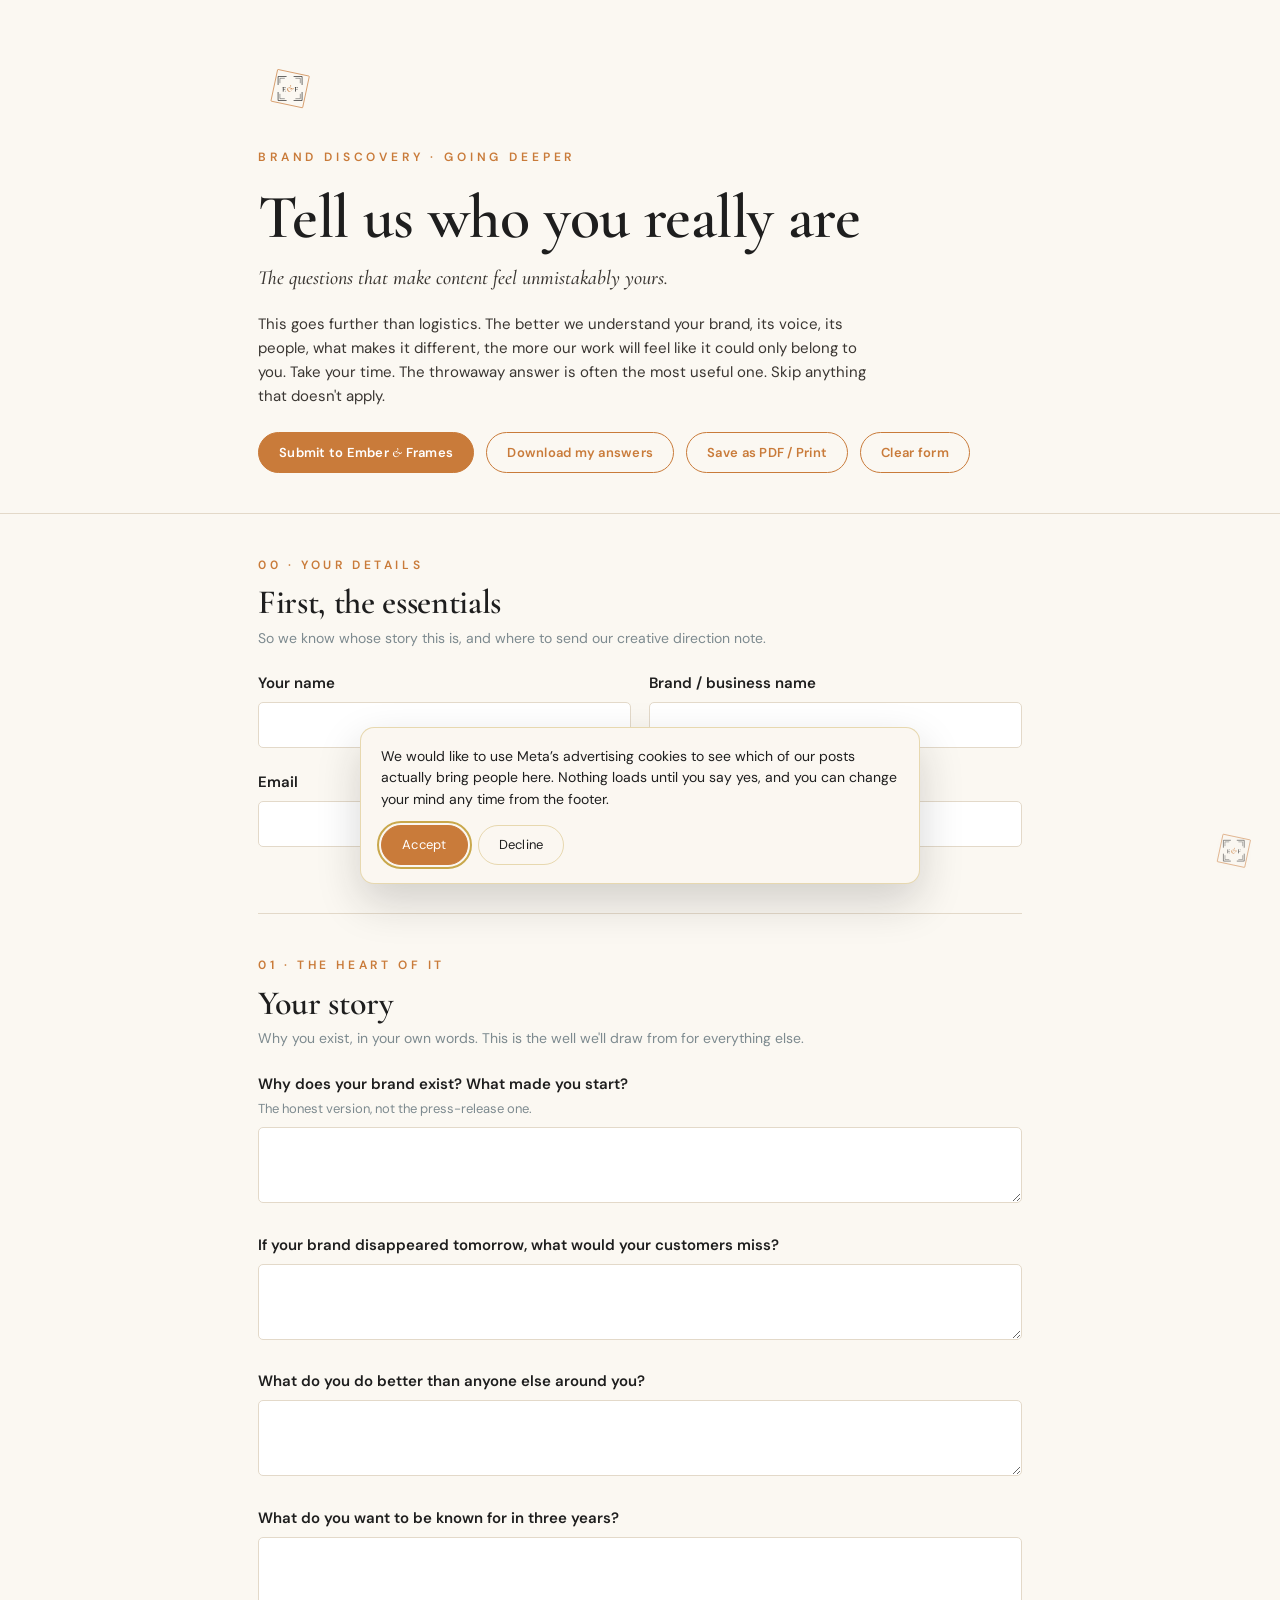
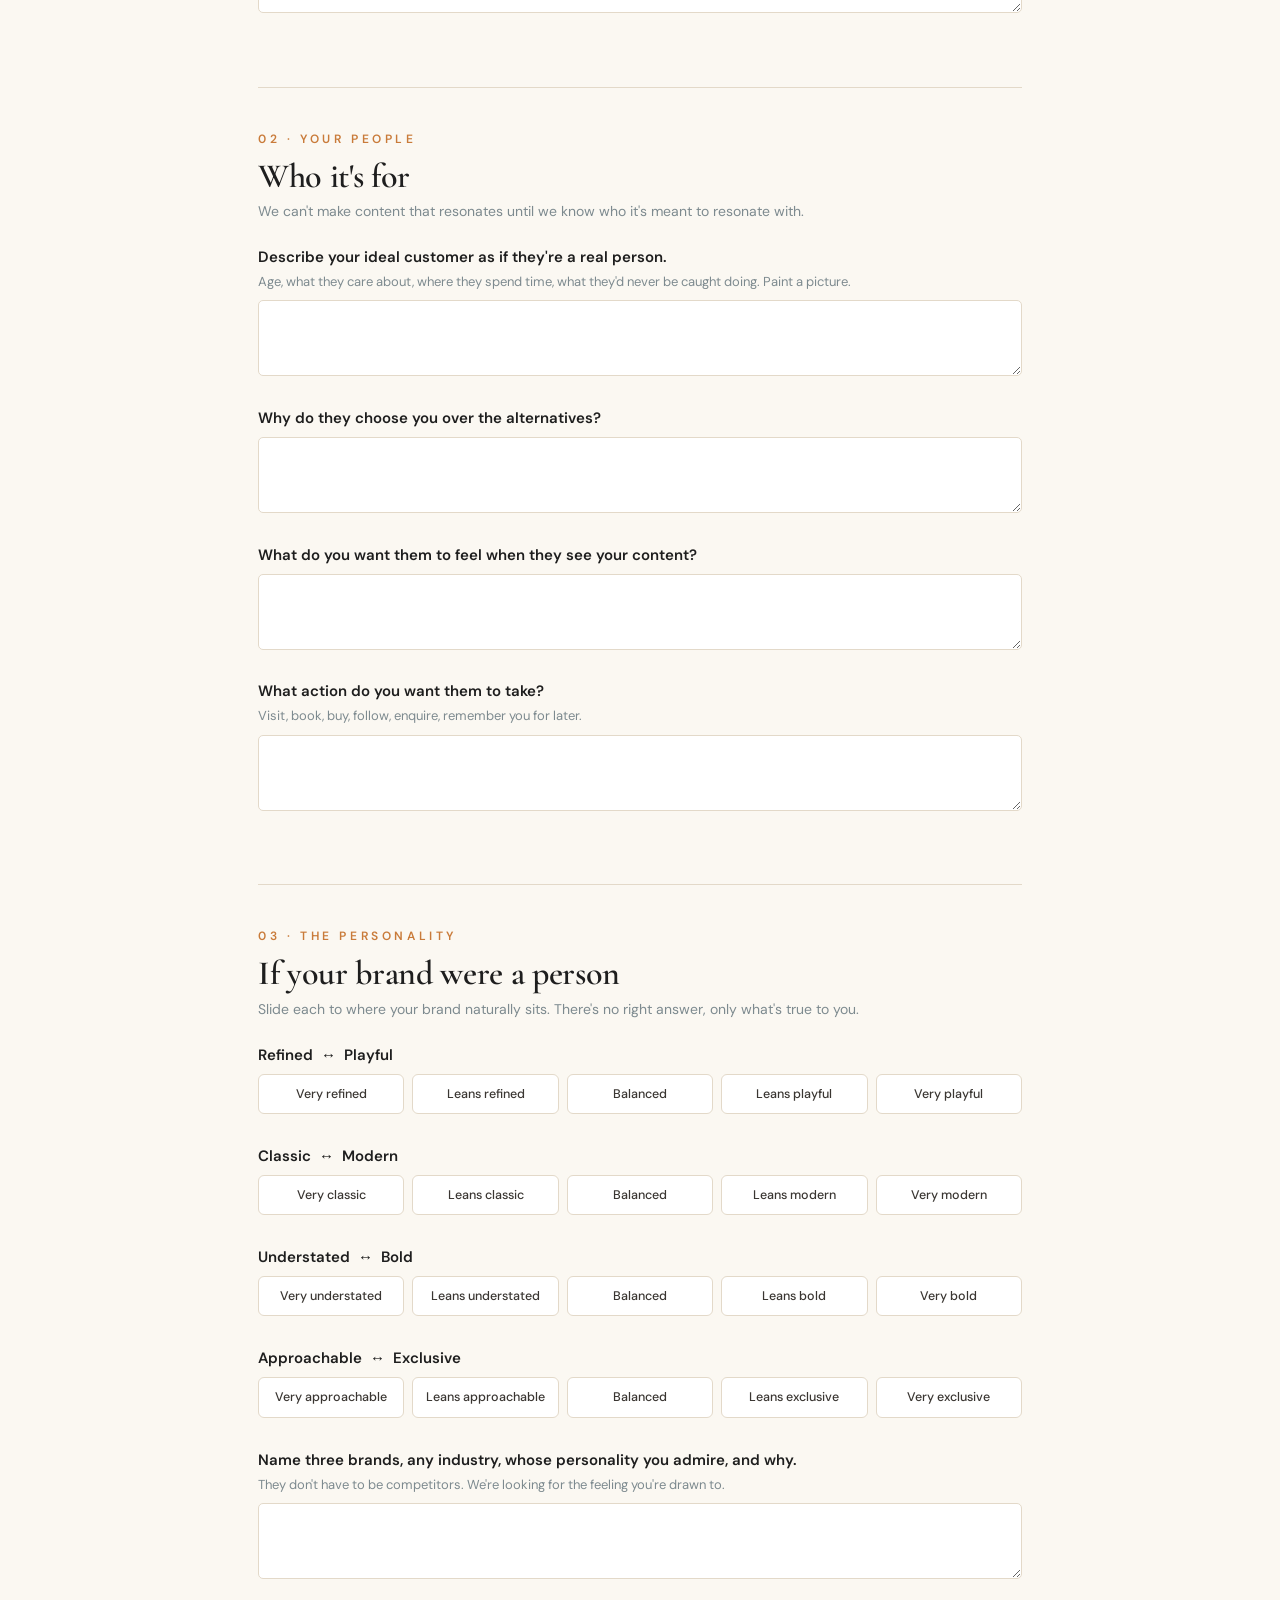
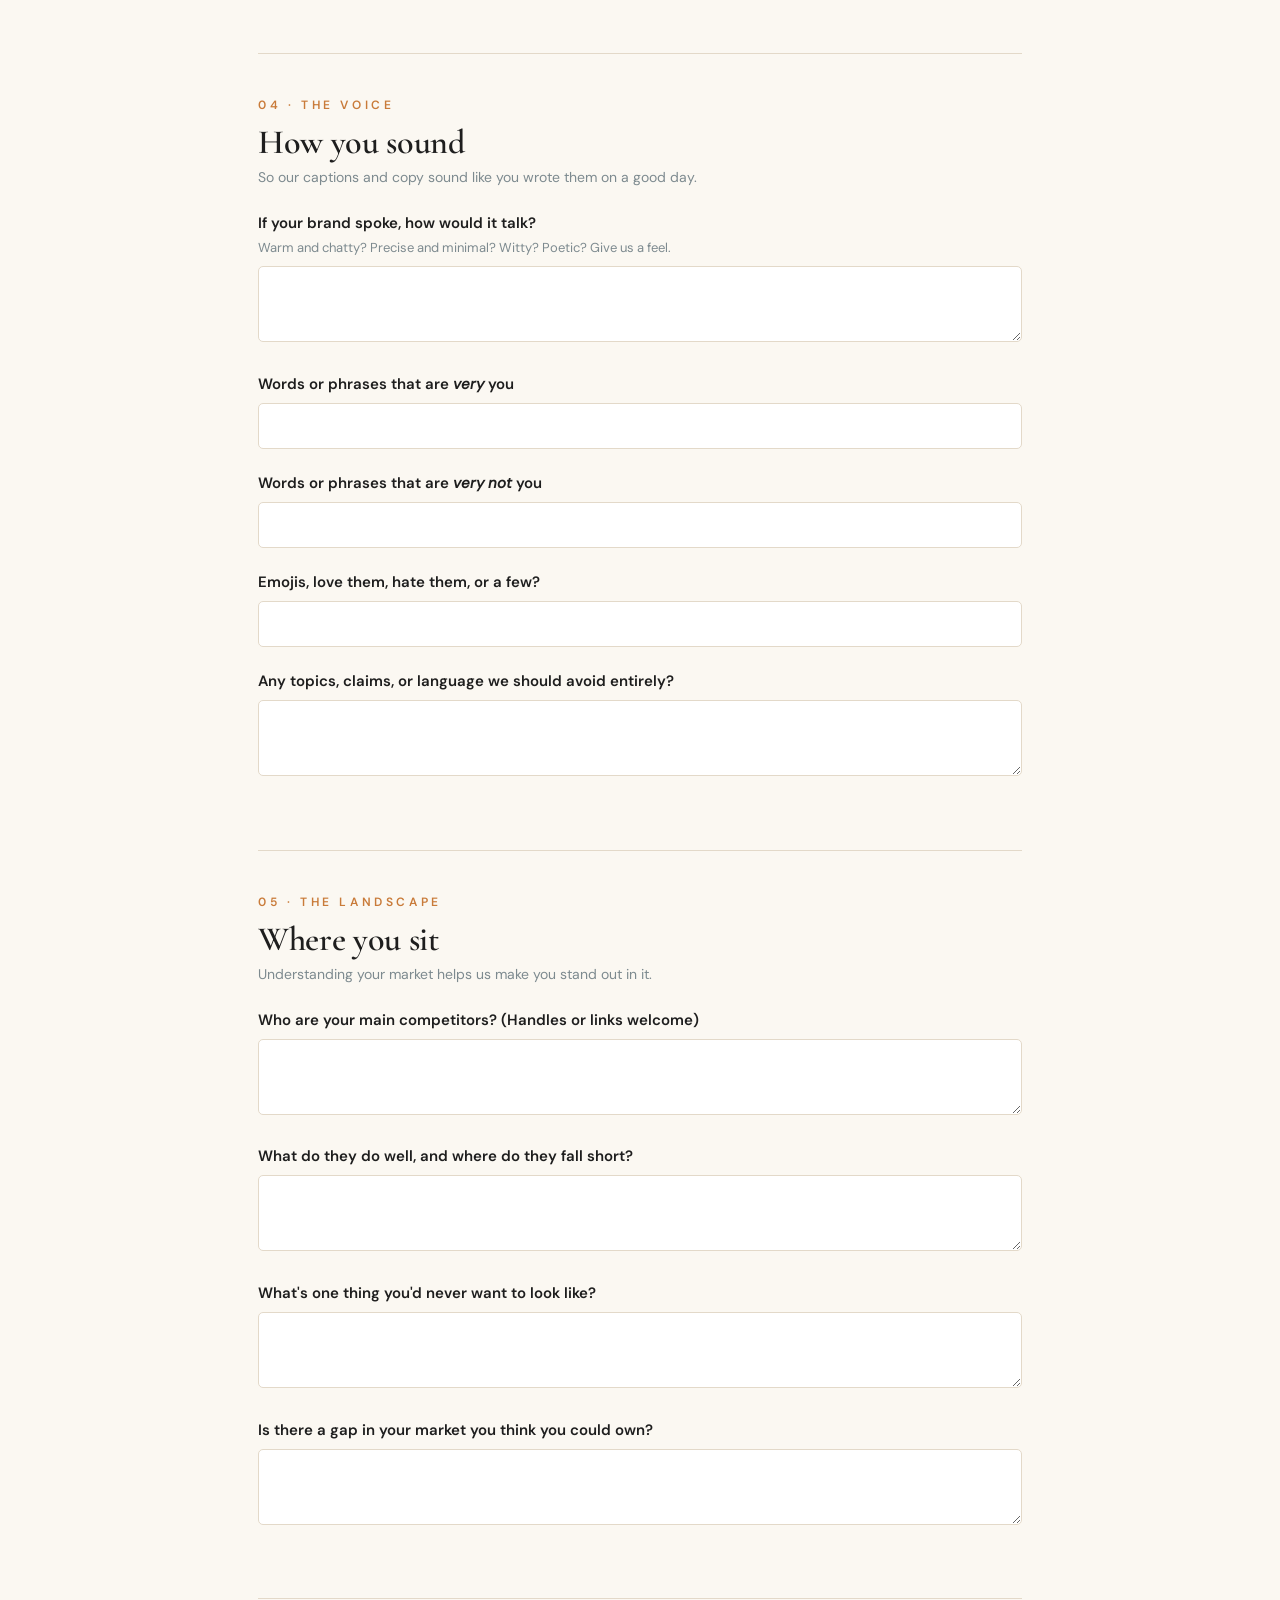
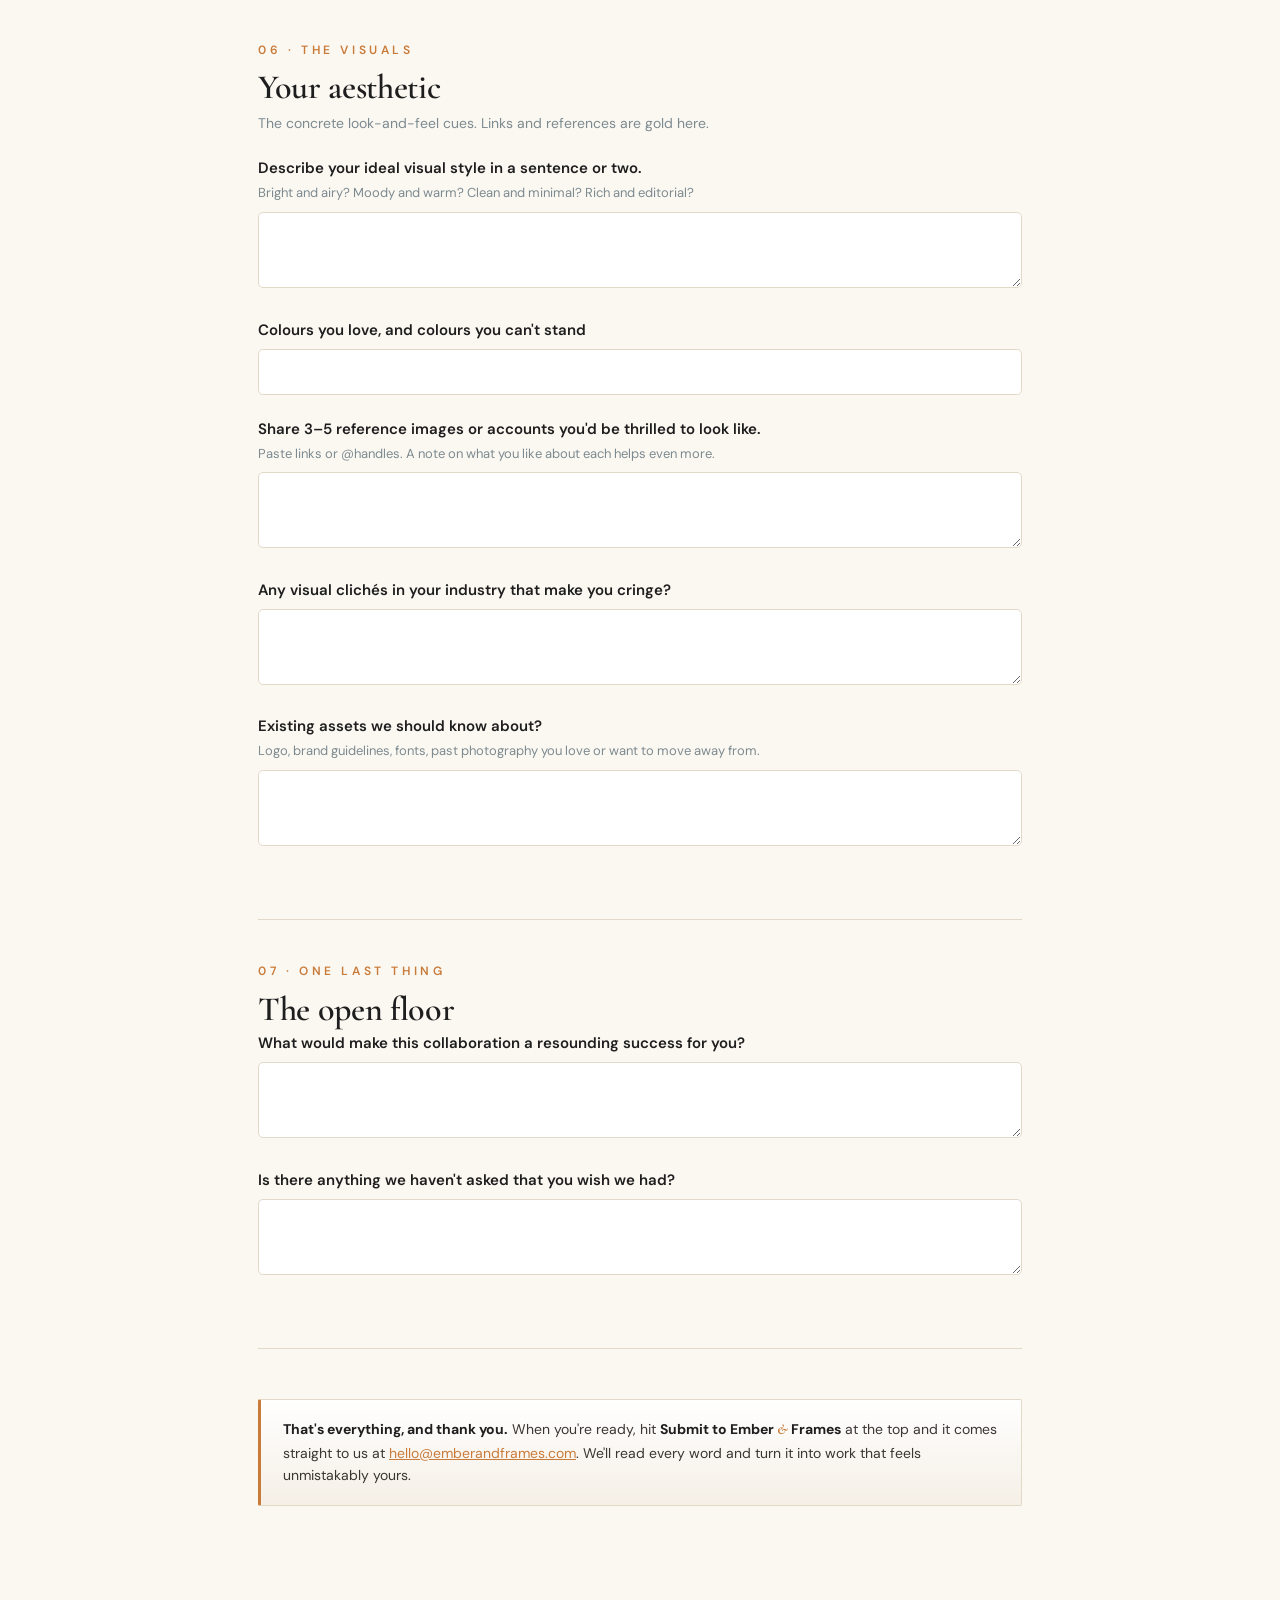
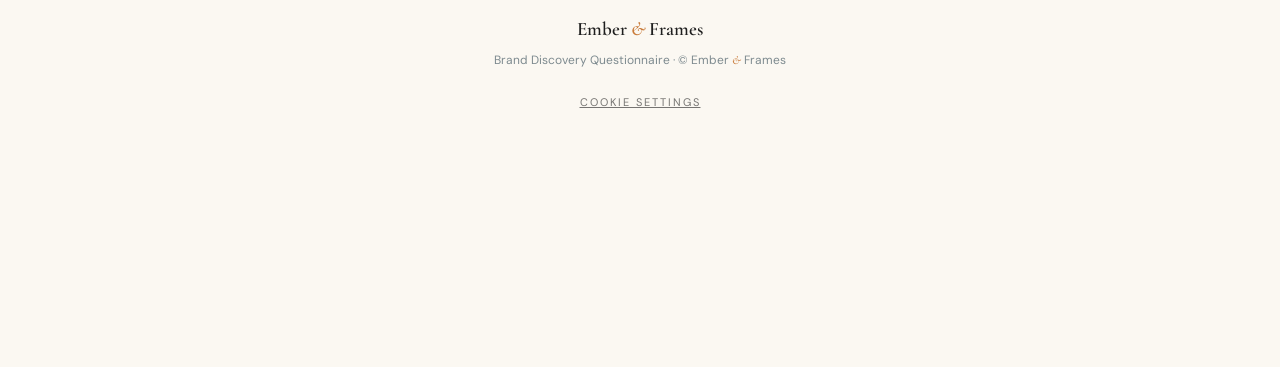
==== forms/discovery/index.html @ 7d5416b7 "Forms, Meta Pixel" ====
<!DOCTYPE html>
<html lang="en">
<head>
<meta charset="UTF-8">
<meta http-equiv="Content-Security-Policy" content="default-src 'self'; base-uri 'self'; object-src 'none'; script-src 'self' https://connect.facebook.net; style-src 'self' 'unsafe-inline'; font-src 'self' data:; img-src 'self' data: https://www.facebook.com; media-src 'none'; connect-src 'self' https://script.google.com https://www.facebook.com; form-action 'self'; upgrade-insecure-requests">
<meta name="robots" content="noindex, nofollow">
<meta name="referrer" content="strict-origin-when-cross-origin">
<link rel="icon" type="image/svg+xml" href="/favicon.svg">
<link rel="apple-touch-icon" href="/favicon.svg">
<meta name="viewport" content="width=device-width, initial-scale=1.0">
<title>Ember &amp; Frames · Brand Discovery Questionnaire</title>
<style>
:root{--ember:#C97B3A;--charcoal:#1E1E1E;--parchment:#F5EFE6;--terracotta:#B05C3A;--slate:#7D8A8F;--light-ember:#D49A5E;--paper:#FBF8F2;--ink-soft:#3A3632;--line:#E3D9C9;--display:'Cormorant Garamond',serif;--body:'DM Sans',sans-serif}
*{box-sizing:border-box;margin:0;padding:0}
body{font-family:var(--body);color:var(--charcoal);background:var(--paper);line-height:1.6;-webkit-font-smoothing:antialiased}
.wrap{max-width:820px;margin:0 auto;padding:0 28px}
.cover{padding:60px 0 40px;border-bottom:1px solid var(--line)}
.eyebrow{font-size:12px;letter-spacing:.32em;text-transform:uppercase;color:var(--ember);font-weight:600;margin-bottom:20px}
.cover h1{font-family:var(--display);font-weight:600;font-size:clamp(36px,6.5vw,62px);line-height:1;letter-spacing:-.01em}
.cover h1 .amp{font-style:italic;color:var(--ember)}
.cover .sub{font-family:var(--display);font-style:italic;font-size:20px;color:var(--ink-soft);margin-top:13px}
.cover .intro{font-size:15px;color:var(--ink-soft);max-width:610px;margin-top:18px}
.toolbar{display:flex;gap:12px;margin-top:24px;flex-wrap:wrap}
.btn{font-family:var(--body);font-size:13px;font-weight:600;letter-spacing:.02em;padding:11px 20px;border-radius:30px;border:1.5px solid var(--ember);background:var(--ember);color:#fff;cursor:pointer;transition:all .15s}
.btn.ghost{background:transparent;color:var(--ember)}
.btn:hover{background:var(--terracotta);border-color:var(--terracotta);color:#fff}
.btn.ghost:hover{background:var(--parchment);color:var(--terracotta)}
section{padding:42px 0;border-bottom:1px solid var(--line)}
.snum{font-size:12px;letter-spacing:.3em;color:var(--ember);font-weight:600;text-transform:uppercase;display:block;margin-bottom:10px}
h2{font-family:var(--display);font-weight:600;font-size:clamp(25px,4vw,34px);line-height:1.05;margin-bottom:6px;letter-spacing:-.01em}
.sdesc{font-size:14px;color:var(--slate);margin-bottom:24px;max-width:640px}
.q{margin-bottom:24px}
.q label{display:block;font-size:15px;font-weight:600;color:var(--charcoal);margin-bottom:8px;line-height:1.4}
.q .hint{font-size:13px;color:var(--slate);font-weight:400;margin:-4px 0 9px;line-height:1.5}
textarea,input[type=text]{width:100%;font-family:var(--body);font-size:15px;color:var(--charcoal);background:#fff;border:1px solid var(--line);border-radius:5px;padding:12px 14px;transition:border-color .15s}
textarea:focus,input:focus{outline:none;border-color:var(--ember);box-shadow:0 0 0 3px rgba(201,123,58,.10)}
textarea{resize:vertical;min-height:76px;line-height:1.55}
.scale{display:flex;gap:8px;flex-wrap:wrap;margin-top:6px}
.scale .opt{flex:1;min-width:90px}
.scale .opt input{display:none}
.scale .opt label{display:block;text-align:center;font-size:12.5px;font-weight:500;color:var(--ink-soft);border:1px solid var(--line);border-radius:6px;padding:11px 8px;cursor:pointer;background:#fff;transition:all .15s;line-height:1.3}
.scale .opt input:checked+label{border-color:var(--ember);background:var(--parchment);color:var(--charcoal);font-weight:600}
.scale .ends{font-size:11px;color:var(--slate);display:flex;justify-content:space-between;margin-top:5px;padding:0 2px}
.callout{background:linear-gradient(180deg,#fff,var(--parchment));border:1px solid var(--line);border-left:3px solid var(--ember);padding:18px 22px;margin:8px 0 24px;border-radius:2px}
.callout p{font-size:14px;color:var(--ink-soft);margin:0}
.callout strong{color:var(--charcoal)}
footer{padding:42px 0;text-align:center}
footer .mk{font-family:var(--display);font-size:19px;font-weight:600}
footer .mk .amp{font-style:italic;color:var(--ember)}
footer p{font-size:12px;color:var(--slate);margin-top:7px}
@media print{.toolbar{display:none}body{background:#fff}section{page-break-inside:avoid}textarea,input{border:1px solid #ccc}}

/* --- brand watermark --- */
.ef-watermark{position:fixed;bottom:22px;right:22px;width:52px;height:52px;opacity:.85;z-index:40;pointer-events:none;filter:drop-shadow(0 2px 6px rgba(30,30,30,.10))}
.ef-watermark svg{width:100%;height:100%;display:block}
.ef-cover-mark{width:60px;height:60px;margin-bottom:28px}
.ef-cover-mark svg{width:100%;height:100%;display:block}
@media print{.ef-watermark{position:absolute;opacity:.9}}
@media(max-width:600px){.ef-watermark{width:42px;height:42px;bottom:14px;right:14px}}
  .amp{font-family:var(--display);font-style:italic;color:var(--ember)}
.btn .amp{color:inherit}
</style>
<link rel="stylesheet" href="../fonts.css">
</head>
<body>
<div class="ef-watermark"><svg viewBox="0 0 200 200" xmlns="http://www.w3.org/2000/svg"><g transform="rotate(12 100 100) translate(6 -6)"><rect x="46" y="46" width="108" height="108" rx="2" fill="none" stroke="#C97B3A" stroke-width="2.2"/></g><path d="M67 82 L67 55 L94 55" fill="none" stroke="#1E1E1E" stroke-width="2.2" stroke-linecap="round" stroke-linejoin="round"></path><path d="M120 55 L147 55 L147 82" fill="none" stroke="#1E1E1E" stroke-width="2.2" stroke-linecap="round" stroke-linejoin="round"></path><path d="M67 108 L67 135 L94 135" fill="none" stroke="#1E1E1E" stroke-width="2.2" stroke-linecap="round" stroke-linejoin="round"></path><path d="M120 135 L147 135 L147 108" fill="none" stroke="#1E1E1E" stroke-width="2.2" stroke-linecap="round" stroke-linejoin="round"></path><path d="M73 76 L73 61 L88 61" fill="none" stroke="#1E1E1E" stroke-width="1.4" stroke-linecap="round" stroke-linejoin="round"></path><path d="M126 61 L141 61 L141 76" fill="none" stroke="#1E1E1E" stroke-width="1.4" stroke-linecap="round" stroke-linejoin="round"></path><path d="M73 114 L73 129 L88 129" fill="none" stroke="#1E1E1E" stroke-width="1.4" stroke-linecap="round" stroke-linejoin="round"></path><path d="M126 129 L141 129 L141 114" fill="none" stroke="#1E1E1E" stroke-width="1.4" stroke-linecap="round" stroke-linejoin="round"></path><path d="M475.849365234375 0H41.8250732421875Q39.10009765625 0 39.10009765625 6.0Q39.10009765625 12 41.8250732421875 12Q74.750244140625 12 90.850341796875 17.0Q106.950439453125 22 112.36297607421875 37.0Q117.7755126953125 52 117.7755126953125 81V544Q117.7755126953125 573 112.36297607421875 587.5Q106.950439453125 602 90.850341796875 607.5Q74.750244140625 613 41.8250732421875 613Q39.10009765625 613 39.10009765625 619.0Q39.10009765625 625 41.8250732421875 625H458.1243896484375Q467.849365234375 625 467.849365234375 616L469.849365234375 486.30029296875Q469.849365234375 484.0252685546875 464.71185302734375 483.30029296875Q459.5743408203125 482.5753173828125 458.1243896484375 485.5753173828125Q446.5247802734375 542.650146484375 411.550048828125 570.7001953125Q376.5753173828125 598.750244140625 319.5257568359375 598.750244140625H278.7998046875Q254.1243896484375 598.750244140625 239.61175537109375 593.3877563476562Q225.09912109375 588.0252685546875 218.96160888671875 575.3377075195312Q212.8240966796875 562.650146484375 212.8240966796875 541.6248779296875V85Q212.8240966796875 63.5247802734375 218.23663330078125 50.249755859375Q223.649169921875 36.9747314453125 235.98687744140625 31.249755859375Q248.3245849609375 25.5247802734375 270.10009765625 25.5247802734375H319.3265380859375Q386.8756103515625 25.5247802734375 428.9251708984375 58.349853515625Q470.9747314453125 91.1749267578125 488.849365234375 155.4246826171875Q489.5743408203125 158.4246826171875 495.21185302734375 157.19970703125Q500.849365234375 155.9747314453125 500.849365234375 153.69970703125Q496.849365234375 125.5247802734375 493.98687744140625 86.849853515625Q491.1243896484375 48.1749267578125 491.1243896484375 15Q491.1243896484375 0 475.849365234375 0ZM419.849365234375 226.30029296875Q419.849365234375 268.400390625 392.149658203125 290.38775634765625Q364.449951171875 312.3751220703125 307.750244140625 312.3751220703125H167.5247802734375V337.89990234375H309.30029296875Q364.7249755859375 337.89990234375 391.78717041015625 357.0247802734375Q418.849365234375 376.149658203125 418.849365234375 411.9747314453125Q418.849365234375 414.69970703125 424.48687744140625 414.69970703125Q430.1243896484375 414.69970703125 430.1243896484375 411.9747314453125Q430.1243896484375 380.0748291015625 429.6243896484375 362.26239013671875Q429.1243896484375 344.449951171875 429.1243896484375 325Q429.1243896484375 300.8250732421875 430.48687744140625 277.51263427734375Q431.849365234375 254.2001953125 431.849365234375 226.30029296875Q431.849365234375 224.30029296875 425.849365234375 224.30029296875Q419.849365234375 224.30029296875 419.849365234375 226.30029296875Z" fill="#1E1E1E" transform="translate(79.919 105.263) scale(0.02440 -0.02440)"/><path d="M313.249755859375 -12Q250.6248779296875 -12 201.58746337890625 12.36248779296875Q152.550048828125 36.7249755859375 120.10009765625 78.2249755859375Q87.650146484375 119.7249755859375 75.78765869140625 171.7249755859375Q63.9251708984375 223.7249755859375 75.650146484375 278Q87.650146484375 333 121.06268310546875 375.0Q154.4752197265625 417 202.150146484375 441.0Q249.8250732421875 465 301.7998046875 465Q327.5247802734375 465 351.69970703125 458.81243896484375Q375.8746337890625 452.6248779296875 395.049560546875 437.69970703125L321.950439453125 369.3255615234375Q308.5753173828125 410.0252685546875 287.78765869140625 423.06268310546875Q267 436.10009765625 248.89990234375 436.10009765625Q224.0748291015625 436.10009765625 205.3746337890625 418.60009765625Q186.6744384765625 401.10009765625 174.249267578125 372.46258544921875Q161.8240966796875 343.8250732421875 155.7239990234375 310Q145.89892578125 248 158.448974609375 198.03741455078125Q170.9990234375 148.0748291015625 199.23663330078125 112.69970703125Q227.4742431640625 77.3245849609375 266.48687744140625 58.36199951171875Q305.49951171875 39.3994140625 348.8746337890625 39.3994140625Q407.349853515625 39.3994140625 456.26239013671875 71.03692626953125Q505.1749267578125 102.6744384765625 536.0374145507812 162.91204833984375Q566.89990234375 223.149658203125 570.1749267578125 309L590.5247802734375 303Q583.249755859375 199.1749267578125 545.3872680664062 128.81243896484375Q507.5247802734375 58.449951171875 447.5247802734375 23.2249755859375Q387.5247802734375 -12 313.249755859375 -12ZM122.9747314453125 192.3751220703125 110.349853515625 205Q142.7249755859375 232.8250732421875 185.2750244140625 266.46258544921875Q227.8250732421875 300.10009765625 272.10009765625 336.8250732421875Q316.3751220703125 373.550048828125 353.8751220703125 410.550048828125Q391.3751220703125 447.550048828125 414.73760986328125 482.60009765625Q438.10009765625 517.650146484375 438.10009765625 547.5753173828125Q438.10009765625 568.0252685546875 430.2001953125 578.1627807617188Q422.30029296875 588.30029296875 412.400390625 594.0753173828125Q402.50048828125 599.850341796875 394.6005859375 608.750244140625Q386.70068359375 617.650146484375 386.70068359375 635.89990234375Q386.70068359375 656.149658203125 398.91302490234375 668.3619995117188Q411.1253662109375 680.5743408203125 430.3751220703125 680.5743408203125Q458.349853515625 680.5743408203125 472.349853515625 658.0869750976562Q486.349853515625 635.599609375 486.349853515625 601.149658203125Q486.349853515625 554.7998046875 463.749755859375 511.43731689453125Q441.149658203125 468.0748291015625 403.2745361328125 426.7998046875Q365.3994140625 385.5247802734375 317.849365234375 345.88726806640625Q270.29931640625 306.249755859375 219.98687744140625 268.0748291015625Q169.6744384765625 229.89990234375 122.9747314453125 192.3751220703125ZM389.650146484375 217.3255615234375Q377.4752197265625 217.3255615234375 367.21282958984375 225.2755126953125Q356.950439453125 233.2254638671875 356.950439453125 253.850341796875Q356.950439453125 282.750244140625 376.0753173828125 309.46258544921875Q395.2001953125 336.1749267578125 425.2750244140625 353.2998046875Q455.349853515625 370.4246826171875 486.69970703125 370.4246826171875Q514.149658203125 370.4246826171875 542.8746337890625 358.9246826171875Q571.599609375 347.4246826171875 600.3245849609375 332.06219482421875Q629.049560546875 316.69970703125 655.1870727539062 305.19970703125Q681.3245849609375 293.69970703125 703.3245849609375 293.69970703125Q716.599609375 293.69970703125 724.8245849609375 298.83721923828125Q733.049560546875 303.9747314453125 733.049560546875 312.4246826171875Q733.049560546875 321.69970703125 726.0121459960938 328.4747314453125Q718.9747314453125 335.249755859375 711.7998046875 343.9747314453125Q704.6248779296875 352.69970703125 704.6248779296875 365.599609375Q704.6248779296875 378.049560546875 713.1622924804688 385.2244873046875Q721.69970703125 392.3994140625 737.049560546875 392.3994140625Q749.949462890625 392.3994140625 759.349365234375 385.08697509765625Q768.749267578125 377.7745361328125 768.749267578125 356.149658203125Q768.749267578125 329.249755859375 752.9868774414062 302.1749267578125Q737.2244873046875 275.10009765625 711.149658203125 257.11273193359375Q685.0748291015625 239.1253662109375 654.7249755859375 239.1253662109375Q628.2750244140625 239.1253662109375 599.550048828125 251.48785400390625Q570.8250732421875 263.850341796875 541.3250732421875 280.21282958984375Q511.8250732421875 296.5753173828125 483.46258544921875 308.93780517578125Q455.10009765625 321.30029296875 430.10009765625 321.30029296875Q413.650146484375 321.30029296875 405.650146484375 315.16278076171875Q397.650146484375 309.0252685546875 397.650146484375 300.30029296875Q397.650146484375 290.30029296875 403.3250732421875 281.80029296875Q409 273.30029296875 414.6749267578125 264.80029296875Q420.349853515625 256.30029296875 420.349853515625 245.850341796875Q420.349853515625 236.6754150390625 413.6749267578125 227.00048828125Q407 217.3255615234375 389.650146484375 217.3255615234375Z" fill="#C97B3A" transform="translate(95.278 105.263) scale(0.03120 -0.03120)"/><path d="M36.750244140625 0Q34.0252685546875 0 34.0252685546875 6.0Q34.0252685546875 12 36.750244140625 12Q71.850341796875 12 89.03790283203125 17.0Q106.2254638671875 22 112.00048828125 37.0Q117.7755126953125 52 117.7755126953125 81V544Q117.7755126953125 573 112.36297607421875 587.5Q106.950439453125 602 90.850341796875 607.5Q74.750244140625 613 41.8250732421875 613Q39.10009765625 613 39.10009765625 619.0Q39.10009765625 625 41.8250732421875 625H458.1243896484375Q467.849365234375 625 467.849365234375 616L469.849365234375 486.30029296875Q469.849365234375 484.0252685546875 464.71185302734375 483.30029296875Q459.5743408203125 482.5753173828125 458.1243896484375 485.5753173828125Q446.5247802734375 542.650146484375 411.550048828125 570.7001953125Q376.5753173828125 598.750244140625 319.5257568359375 598.750244140625H278.7998046875Q242.19921875 598.750244140625 227.51165771484375 586.0252685546875Q212.8240966796875 573.30029296875 212.8240966796875 543V85Q212.8240966796875 55 220.96160888671875 39.5Q229.09912109375 24 253.19921875 18.0Q277.29931640625 12 324.7745361328125 12Q327.049560546875 12 327.049560546875 6.0Q327.049560546875 0 324.7745361328125 0Q291.3245849609375 0 252.3746337890625 1.0Q213.4246826171875 2 162.89990234375 2Q128 2 95.10009765625 1.0Q62.2001953125 0 36.750244140625 0ZM407.849365234375 215.0252685546875Q407.849365234375 256.400390625 379.46209716796875 278.38775634765625Q351.0748291015625 300.3751220703125 293.1749267578125 300.3751220703125H167.5247802734375V325.89990234375H295Q352.0748291015625 325.89990234375 379.46209716796875 345.5247802734375Q406.849365234375 365.149658203125 406.849365234375 400.69970703125Q406.849365234375 402.69970703125 412.849365234375 402.69970703125Q418.849365234375 402.69970703125 418.849365234375 400.69970703125Q418.849365234375 368.0748291015625 418.349365234375 350.26239013671875Q417.849365234375 332.449951171875 417.849365234375 313Q417.849365234375 288.8250732421875 418.849365234375 265.51263427734375Q419.849365234375 242.2001953125 419.849365234375 215.0252685546875Q419.849365234375 212.30029296875 413.849365234375 212.30029296875Q407.849365234375 212.30029296875 407.849365234375 215.0252685546875Z" fill="#1E1E1E" transform="translate(120.997 105.263) scale(0.02440 -0.02440)"/></svg></div>
<div class="cover"><div class="wrap">
<div class="ef-cover-mark"><svg viewBox="0 0 200 200" xmlns="http://www.w3.org/2000/svg"><g transform="rotate(12 100 100) translate(6 -6)"><rect x="46" y="46" width="108" height="108" rx="2" fill="none" stroke="#C97B3A" stroke-width="2.2"/></g><path d="M67 82 L67 55 L94 55" fill="none" stroke="#1E1E1E" stroke-width="2.2" stroke-linecap="round" stroke-linejoin="round"></path><path d="M120 55 L147 55 L147 82" fill="none" stroke="#1E1E1E" stroke-width="2.2" stroke-linecap="round" stroke-linejoin="round"></path><path d="M67 108 L67 135 L94 135" fill="none" stroke="#1E1E1E" stroke-width="2.2" stroke-linecap="round" stroke-linejoin="round"></path><path d="M120 135 L147 135 L147 108" fill="none" stroke="#1E1E1E" stroke-width="2.2" stroke-linecap="round" stroke-linejoin="round"></path><path d="M73 76 L73 61 L88 61" fill="none" stroke="#1E1E1E" stroke-width="1.4" stroke-linecap="round" stroke-linejoin="round"></path><path d="M126 61 L141 61 L141 76" fill="none" stroke="#1E1E1E" stroke-width="1.4" stroke-linecap="round" stroke-linejoin="round"></path><path d="M73 114 L73 129 L88 129" fill="none" stroke="#1E1E1E" stroke-width="1.4" stroke-linecap="round" stroke-linejoin="round"></path><path d="M126 129 L141 129 L141 114" fill="none" stroke="#1E1E1E" stroke-width="1.4" stroke-linecap="round" stroke-linejoin="round"></path><path d="M475.849365234375 0H41.8250732421875Q39.10009765625 0 39.10009765625 6.0Q39.10009765625 12 41.8250732421875 12Q74.750244140625 12 90.850341796875 17.0Q106.950439453125 22 112.36297607421875 37.0Q117.7755126953125 52 117.7755126953125 81V544Q117.7755126953125 573 112.36297607421875 587.5Q106.950439453125 602 90.850341796875 607.5Q74.750244140625 613 41.8250732421875 613Q39.10009765625 613 39.10009765625 619.0Q39.10009765625 625 41.8250732421875 625H458.1243896484375Q467.849365234375 625 467.849365234375 616L469.849365234375 486.30029296875Q469.849365234375 484.0252685546875 464.71185302734375 483.30029296875Q459.5743408203125 482.5753173828125 458.1243896484375 485.5753173828125Q446.5247802734375 542.650146484375 411.550048828125 570.7001953125Q376.5753173828125 598.750244140625 319.5257568359375 598.750244140625H278.7998046875Q254.1243896484375 598.750244140625 239.61175537109375 593.3877563476562Q225.09912109375 588.0252685546875 218.96160888671875 575.3377075195312Q212.8240966796875 562.650146484375 212.8240966796875 541.6248779296875V85Q212.8240966796875 63.5247802734375 218.23663330078125 50.249755859375Q223.649169921875 36.9747314453125 235.98687744140625 31.249755859375Q248.3245849609375 25.5247802734375 270.10009765625 25.5247802734375H319.3265380859375Q386.8756103515625 25.5247802734375 428.9251708984375 58.349853515625Q470.9747314453125 91.1749267578125 488.849365234375 155.4246826171875Q489.5743408203125 158.4246826171875 495.21185302734375 157.19970703125Q500.849365234375 155.9747314453125 500.849365234375 153.69970703125Q496.849365234375 125.5247802734375 493.98687744140625 86.849853515625Q491.1243896484375 48.1749267578125 491.1243896484375 15Q491.1243896484375 0 475.849365234375 0ZM419.849365234375 226.30029296875Q419.849365234375 268.400390625 392.149658203125 290.38775634765625Q364.449951171875 312.3751220703125 307.750244140625 312.3751220703125H167.5247802734375V337.89990234375H309.30029296875Q364.7249755859375 337.89990234375 391.78717041015625 357.0247802734375Q418.849365234375 376.149658203125 418.849365234375 411.9747314453125Q418.849365234375 414.69970703125 424.48687744140625 414.69970703125Q430.1243896484375 414.69970703125 430.1243896484375 411.9747314453125Q430.1243896484375 380.0748291015625 429.6243896484375 362.26239013671875Q429.1243896484375 344.449951171875 429.1243896484375 325Q429.1243896484375 300.8250732421875 430.48687744140625 277.51263427734375Q431.849365234375 254.2001953125 431.849365234375 226.30029296875Q431.849365234375 224.30029296875 425.849365234375 224.30029296875Q419.849365234375 224.30029296875 419.849365234375 226.30029296875Z" fill="#1E1E1E" transform="translate(79.919 105.263) scale(0.02440 -0.02440)"/><path d="M313.249755859375 -12Q250.6248779296875 -12 201.58746337890625 12.36248779296875Q152.550048828125 36.7249755859375 120.10009765625 78.2249755859375Q87.650146484375 119.7249755859375 75.78765869140625 171.7249755859375Q63.9251708984375 223.7249755859375 75.650146484375 278Q87.650146484375 333 121.06268310546875 375.0Q154.4752197265625 417 202.150146484375 441.0Q249.8250732421875 465 301.7998046875 465Q327.5247802734375 465 351.69970703125 458.81243896484375Q375.8746337890625 452.6248779296875 395.049560546875 437.69970703125L321.950439453125 369.3255615234375Q308.5753173828125 410.0252685546875 287.78765869140625 423.06268310546875Q267 436.10009765625 248.89990234375 436.10009765625Q224.0748291015625 436.10009765625 205.3746337890625 418.60009765625Q186.6744384765625 401.10009765625 174.249267578125 372.46258544921875Q161.8240966796875 343.8250732421875 155.7239990234375 310Q145.89892578125 248 158.448974609375 198.03741455078125Q170.9990234375 148.0748291015625 199.23663330078125 112.69970703125Q227.4742431640625 77.3245849609375 266.48687744140625 58.36199951171875Q305.49951171875 39.3994140625 348.8746337890625 39.3994140625Q407.349853515625 39.3994140625 456.26239013671875 71.03692626953125Q505.1749267578125 102.6744384765625 536.0374145507812 162.91204833984375Q566.89990234375 223.149658203125 570.1749267578125 309L590.5247802734375 303Q583.249755859375 199.1749267578125 545.3872680664062 128.81243896484375Q507.5247802734375 58.449951171875 447.5247802734375 23.2249755859375Q387.5247802734375 -12 313.249755859375 -12ZM122.9747314453125 192.3751220703125 110.349853515625 205Q142.7249755859375 232.8250732421875 185.2750244140625 266.46258544921875Q227.8250732421875 300.10009765625 272.10009765625 336.8250732421875Q316.3751220703125 373.550048828125 353.8751220703125 410.550048828125Q391.3751220703125 447.550048828125 414.73760986328125 482.60009765625Q438.10009765625 517.650146484375 438.10009765625 547.5753173828125Q438.10009765625 568.0252685546875 430.2001953125 578.1627807617188Q422.30029296875 588.30029296875 412.400390625 594.0753173828125Q402.50048828125 599.850341796875 394.6005859375 608.750244140625Q386.70068359375 617.650146484375 386.70068359375 635.89990234375Q386.70068359375 656.149658203125 398.91302490234375 668.3619995117188Q411.1253662109375 680.5743408203125 430.3751220703125 680.5743408203125Q458.349853515625 680.5743408203125 472.349853515625 658.0869750976562Q486.349853515625 635.599609375 486.349853515625 601.149658203125Q486.349853515625 554.7998046875 463.749755859375 511.43731689453125Q441.149658203125 468.0748291015625 403.2745361328125 426.7998046875Q365.3994140625 385.5247802734375 317.849365234375 345.88726806640625Q270.29931640625 306.249755859375 219.98687744140625 268.0748291015625Q169.6744384765625 229.89990234375 122.9747314453125 192.3751220703125ZM389.650146484375 217.3255615234375Q377.4752197265625 217.3255615234375 367.21282958984375 225.2755126953125Q356.950439453125 233.2254638671875 356.950439453125 253.850341796875Q356.950439453125 282.750244140625 376.0753173828125 309.46258544921875Q395.2001953125 336.1749267578125 425.2750244140625 353.2998046875Q455.349853515625 370.4246826171875 486.69970703125 370.4246826171875Q514.149658203125 370.4246826171875 542.8746337890625 358.9246826171875Q571.599609375 347.4246826171875 600.3245849609375 332.06219482421875Q629.049560546875 316.69970703125 655.1870727539062 305.19970703125Q681.3245849609375 293.69970703125 703.3245849609375 293.69970703125Q716.599609375 293.69970703125 724.8245849609375 298.83721923828125Q733.049560546875 303.9747314453125 733.049560546875 312.4246826171875Q733.049560546875 321.69970703125 726.0121459960938 328.4747314453125Q718.9747314453125 335.249755859375 711.7998046875 343.9747314453125Q704.6248779296875 352.69970703125 704.6248779296875 365.599609375Q704.6248779296875 378.049560546875 713.1622924804688 385.2244873046875Q721.69970703125 392.3994140625 737.049560546875 392.3994140625Q749.949462890625 392.3994140625 759.349365234375 385.08697509765625Q768.749267578125 377.7745361328125 768.749267578125 356.149658203125Q768.749267578125 329.249755859375 752.9868774414062 302.1749267578125Q737.2244873046875 275.10009765625 711.149658203125 257.11273193359375Q685.0748291015625 239.1253662109375 654.7249755859375 239.1253662109375Q628.2750244140625 239.1253662109375 599.550048828125 251.48785400390625Q570.8250732421875 263.850341796875 541.3250732421875 280.21282958984375Q511.8250732421875 296.5753173828125 483.46258544921875 308.93780517578125Q455.10009765625 321.30029296875 430.10009765625 321.30029296875Q413.650146484375 321.30029296875 405.650146484375 315.16278076171875Q397.650146484375 309.0252685546875 397.650146484375 300.30029296875Q397.650146484375 290.30029296875 403.3250732421875 281.80029296875Q409 273.30029296875 414.6749267578125 264.80029296875Q420.349853515625 256.30029296875 420.349853515625 245.850341796875Q420.349853515625 236.6754150390625 413.6749267578125 227.00048828125Q407 217.3255615234375 389.650146484375 217.3255615234375Z" fill="#C97B3A" transform="translate(95.278 105.263) scale(0.03120 -0.03120)"/><path d="M36.750244140625 0Q34.0252685546875 0 34.0252685546875 6.0Q34.0252685546875 12 36.750244140625 12Q71.850341796875 12 89.03790283203125 17.0Q106.2254638671875 22 112.00048828125 37.0Q117.7755126953125 52 117.7755126953125 81V544Q117.7755126953125 573 112.36297607421875 587.5Q106.950439453125 602 90.850341796875 607.5Q74.750244140625 613 41.8250732421875 613Q39.10009765625 613 39.10009765625 619.0Q39.10009765625 625 41.8250732421875 625H458.1243896484375Q467.849365234375 625 467.849365234375 616L469.849365234375 486.30029296875Q469.849365234375 484.0252685546875 464.71185302734375 483.30029296875Q459.5743408203125 482.5753173828125 458.1243896484375 485.5753173828125Q446.5247802734375 542.650146484375 411.550048828125 570.7001953125Q376.5753173828125 598.750244140625 319.5257568359375 598.750244140625H278.7998046875Q242.19921875 598.750244140625 227.51165771484375 586.0252685546875Q212.8240966796875 573.30029296875 212.8240966796875 543V85Q212.8240966796875 55 220.96160888671875 39.5Q229.09912109375 24 253.19921875 18.0Q277.29931640625 12 324.7745361328125 12Q327.049560546875 12 327.049560546875 6.0Q327.049560546875 0 324.7745361328125 0Q291.3245849609375 0 252.3746337890625 1.0Q213.4246826171875 2 162.89990234375 2Q128 2 95.10009765625 1.0Q62.2001953125 0 36.750244140625 0ZM407.849365234375 215.0252685546875Q407.849365234375 256.400390625 379.46209716796875 278.38775634765625Q351.0748291015625 300.3751220703125 293.1749267578125 300.3751220703125H167.5247802734375V325.89990234375H295Q352.0748291015625 325.89990234375 379.46209716796875 345.5247802734375Q406.849365234375 365.149658203125 406.849365234375 400.69970703125Q406.849365234375 402.69970703125 412.849365234375 402.69970703125Q418.849365234375 402.69970703125 418.849365234375 400.69970703125Q418.849365234375 368.0748291015625 418.349365234375 350.26239013671875Q417.849365234375 332.449951171875 417.849365234375 313Q417.849365234375 288.8250732421875 418.849365234375 265.51263427734375Q419.849365234375 242.2001953125 419.849365234375 215.0252685546875Q419.849365234375 212.30029296875 413.849365234375 212.30029296875Q407.849365234375 212.30029296875 407.849365234375 215.0252685546875Z" fill="#1E1E1E" transform="translate(120.997 105.263) scale(0.02440 -0.02440)"/></svg></div>
<div class="eyebrow">Brand Discovery · Going deeper</div>
<h1>Tell us who you really are</h1>
<div class="sub">The questions that make content feel unmistakably yours.</div>
<p class="intro">This goes further than logistics. The better we understand your brand, its voice,
its people, what makes it different, the more our work will feel like it could only belong to you.
Take your time. The throwaway answer is often the most useful one. Skip anything that doesn't apply.</p>
<div class="toolbar">
<button class="btn" id="ef-btn-submit">Submit to Ember <span class="amp">&amp;</span> Frames</button>
<button class="btn ghost" id="ef-btn-download">Download my answers</button>
<button class="btn ghost" id="ef-btn-print">Save as PDF / Print</button>
<button class="btn ghost" id="ef-btn-clear">Clear form</button>
</div>
<div id="ef-status" class="ef-status" role="status" style="display:none"></div>
<style>
.ef-row{display:grid;grid-template-columns:1fr 1fr;gap:18px}
@media(max-width:600px){.ef-row{grid-template-columns:1fr}}
input[type=email],input[type=tel]{width:100%;font-family:var(--body);font-size:15px;color:var(--charcoal);background:#fff;border:1px solid var(--line);border-radius:5px;padding:12px 14px;transition:border-color .15s}
input[type=email]:focus,input[type=tel]:focus{outline:none;border-color:var(--ember)}
.ef-status{margin-top:2px;padding:13px 18px;border-radius:8px;font-size:14px;font-weight:500;max-width:660px;line-height:1.5}
.ef-status.busy{background:var(--parchment);color:var(--ink-soft);border:1px solid var(--line)}
.ef-status.ok{background:#eef6ee;color:#2f6b34;border:1px solid #bcd9be}
@media print{.toolbar,.ef-status{display:none!important}}
</style>
</div></div>

<div class="wrap">
<form id="discovery">

<section>
<span class="snum">00 · Your details</span>
<h2>First, the essentials</h2>
<p class="sdesc">So we know whose story this is, and where to send our creative direction note.</p>
<div class="ef-row">
<div class="q"><label>Your name</label><input type="text" name="name"></div>
<div class="q"><label>Brand / business name</label><input type="text" name="brand"></div>
</div>
<div class="ef-row">
<div class="q"><label>Email</label><input type="email" name="email"></div>
<div class="q"><label>Phone / WhatsApp</label><input type="tel" name="phone"></div>
</div>
</section>

<section>
<span class="snum">01 · The heart of it</span>
<h2>Your story</h2>
<p class="sdesc">Why you exist, in your own words. This is the well we'll draw from for everything else.</p>
<div class="q"><label>Why does your brand exist? What made you start?</label>
<div class="hint">The honest version, not the press-release one.</div>
<textarea name="why"></textarea></div>
<div class="q"><label>If your brand disappeared tomorrow, what would your customers miss?</label>
<textarea name="miss"></textarea></div>
<div class="q"><label>What do you do better than anyone else around you?</label>
<textarea name="better"></textarea></div>
<div class="q"><label>What do you want to be known for in three years?</label>
<textarea name="future"></textarea></div>
</section>

<section>
<span class="snum">02 · Your people</span>
<h2>Who it's for</h2>
<p class="sdesc">We can't make content that resonates until we know who it's meant to resonate with.</p>
<div class="q"><label>Describe your ideal customer as if they're a real person.</label>
<div class="hint">Age, what they care about, where they spend time, what they'd never be caught doing. Paint a picture.</div>
<textarea name="customer"></textarea></div>
<div class="q"><label>Why do they choose you over the alternatives?</label>
<textarea name="why_you"></textarea></div>
<div class="q"><label>What do you want them to feel when they see your content?</label>
<textarea name="feel"></textarea></div>
<div class="q"><label>What action do you want them to take?</label>
<div class="hint">Visit, book, buy, follow, enquire, remember you for later.</div>
<textarea name="action"></textarea></div>
</section>

<section>
<span class="snum">03 · The personality</span>
<h2>If your brand were a person</h2>
<p class="sdesc">Slide each to where your brand naturally sits. There's no right answer, only what's true to you.</p>

<div class="q"><label>Refined &nbsp;↔&nbsp; Playful</label>
<div class="scale">
<div class="opt"><input type="radio" name="p1" id="p1a"><label for="p1a">Very refined</label></div>
<div class="opt"><input type="radio" name="p1" id="p1b"><label for="p1b">Leans refined</label></div>
<div class="opt"><input type="radio" name="p1" id="p1c"><label for="p1c">Balanced</label></div>
<div class="opt"><input type="radio" name="p1" id="p1d"><label for="p1d">Leans playful</label></div>
<div class="opt"><input type="radio" name="p1" id="p1e"><label for="p1e">Very playful</label></div>
</div></div>

<div class="q"><label>Classic &nbsp;↔&nbsp; Modern</label>
<div class="scale">
<div class="opt"><input type="radio" name="p2" id="p2a"><label for="p2a">Very classic</label></div>
<div class="opt"><input type="radio" name="p2" id="p2b"><label for="p2b">Leans classic</label></div>
<div class="opt"><input type="radio" name="p2" id="p2c"><label for="p2c">Balanced</label></div>
<div class="opt"><input type="radio" name="p2" id="p2d"><label for="p2d">Leans modern</label></div>
<div class="opt"><input type="radio" name="p2" id="p2e"><label for="p2e">Very modern</label></div>
</div></div>

<div class="q"><label>Understated &nbsp;↔&nbsp; Bold</label>
<div class="scale">
<div class="opt"><input type="radio" name="p3" id="p3a"><label for="p3a">Very understated</label></div>
<div class="opt"><input type="radio" name="p3" id="p3b"><label for="p3b">Leans understated</label></div>
<div class="opt"><input type="radio" name="p3" id="p3c"><label for="p3c">Balanced</label></div>
<div class="opt"><input type="radio" name="p3" id="p3d"><label for="p3d">Leans bold</label></div>
<div class="opt"><input type="radio" name="p3" id="p3e"><label for="p3e">Very bold</label></div>
</div></div>

<div class="q"><label>Approachable &nbsp;↔&nbsp; Exclusive</label>
<div class="scale">
<div class="opt"><input type="radio" name="p4" id="p4a"><label for="p4a">Very approachable</label></div>
<div class="opt"><input type="radio" name="p4" id="p4b"><label for="p4b">Leans approachable</label></div>
<div class="opt"><input type="radio" name="p4" id="p4c"><label for="p4c">Balanced</label></div>
<div class="opt"><input type="radio" name="p4" id="p4d"><label for="p4d">Leans exclusive</label></div>
<div class="opt"><input type="radio" name="p4" id="p4e"><label for="p4e">Very exclusive</label></div>
</div></div>

<div class="q"><label>Name three brands, any industry, whose personality you admire, and why.</label>
<div class="hint">They don't have to be competitors. We're looking for the feeling you're drawn to.</div>
<textarea name="admire"></textarea></div>
</section>

<section>
<span class="snum">04 · The voice</span>
<h2>How you sound</h2>
<p class="sdesc">So our captions and copy sound like you wrote them on a good day.</p>
<div class="q"><label>If your brand spoke, how would it talk?</label>
<div class="hint">Warm and chatty? Precise and minimal? Witty? Poetic? Give us a feel.</div>
<textarea name="voice"></textarea></div>
<div class="q"><label>Words or phrases that are <em>very</em> you</label><input type="text" name="words_yes"></div>
<div class="q"><label>Words or phrases that are <em>very not</em> you</label><input type="text" name="words_no"></div>
<div class="q"><label>Emojis, love them, hate them, or a few?</label><input type="text" name="emoji"></div>
<div class="q"><label>Any topics, claims, or language we should avoid entirely?</label>
<textarea name="avoid_topics"></textarea></div>
</section>

<section>
<span class="snum">05 · The landscape</span>
<h2>Where you sit</h2>
<p class="sdesc">Understanding your market helps us make you stand out in it.</p>
<div class="q"><label>Who are your main competitors? (Handles or links welcome)</label>
<textarea name="competitors"></textarea></div>
<div class="q"><label>What do they do well, and where do they fall short?</label>
<textarea name="comp_analysis"></textarea></div>
<div class="q"><label>What's one thing you'd never want to look like?</label>
<textarea name="never"></textarea></div>
<div class="q"><label>Is there a gap in your market you think you could own?</label>
<textarea name="gap"></textarea></div>
</section>

<section>
<span class="snum">06 · The visuals</span>
<h2>Your aesthetic</h2>
<p class="sdesc">The concrete look-and-feel cues. Links and references are gold here.</p>
<div class="q"><label>Describe your ideal visual style in a sentence or two.</label>
<div class="hint">Bright and airy? Moody and warm? Clean and minimal? Rich and editorial?</div>
<textarea name="style"></textarea></div>
<div class="q"><label>Colours you love, and colours you can't stand</label><input type="text" name="colours"></div>
<div class="q"><label>Share 3–5 reference images or accounts you'd be thrilled to look like.</label>
<div class="hint">Paste links or @handles. A note on what you like about each helps even more.</div>
<textarea name="visual_refs"></textarea></div>
<div class="q"><label>Any visual clichés in your industry that make you cringe?</label>
<textarea name="cliches"></textarea></div>
<div class="q"><label>Existing assets we should know about?</label>
<div class="hint">Logo, brand guidelines, fonts, past photography you love or want to move away from.</div>
<textarea name="assets"></textarea></div>
</section>

<section>
<span class="snum">07 · One last thing</span>
<h2>The open floor</h2>
<div class="q"><label>What would make this collaboration a resounding success for you?</label>
<textarea name="success"></textarea></div>
<div class="q"><label>Is there anything we haven't asked that you wish we had?</label>
<textarea name="open"></textarea></div>
</section>

<section style="border-bottom:none">
<div class="callout"><p><strong>That's everything, and thank you.</strong> When you're ready, hit <strong>Submit to Ember <span class="amp">&amp;</span> Frames</strong> at the top and it comes straight to us at <a href="mailto:hello@emberandframes.com" style="color:var(--ember)">hello@emberandframes.com</a>. We'll read every word and turn it into work that feels unmistakably yours.</p></div>
</section>

<div aria-hidden="true" style="position:absolute;left:-9999px;width:1px;height:1px;overflow:hidden">
<label for="ef-hp">Leave this field empty</label>
<input id="ef-hp" name="ef_hp" type="text" tabindex="-1" autocomplete="off">
</div>

</form>
</div>

<footer><div class="wrap">
<div class="mk">Ember <span class="amp">&amp;</span> Frames</div>
<p>Brand Discovery Questionnaire · © Ember <span class="amp">&amp;</span> Frames</p>
</div></footer>

<script src="../../assets/js/ef-pixel.js?v=20260820" defer></script>
<script src="form.js" defer></script>
</body>
</html>
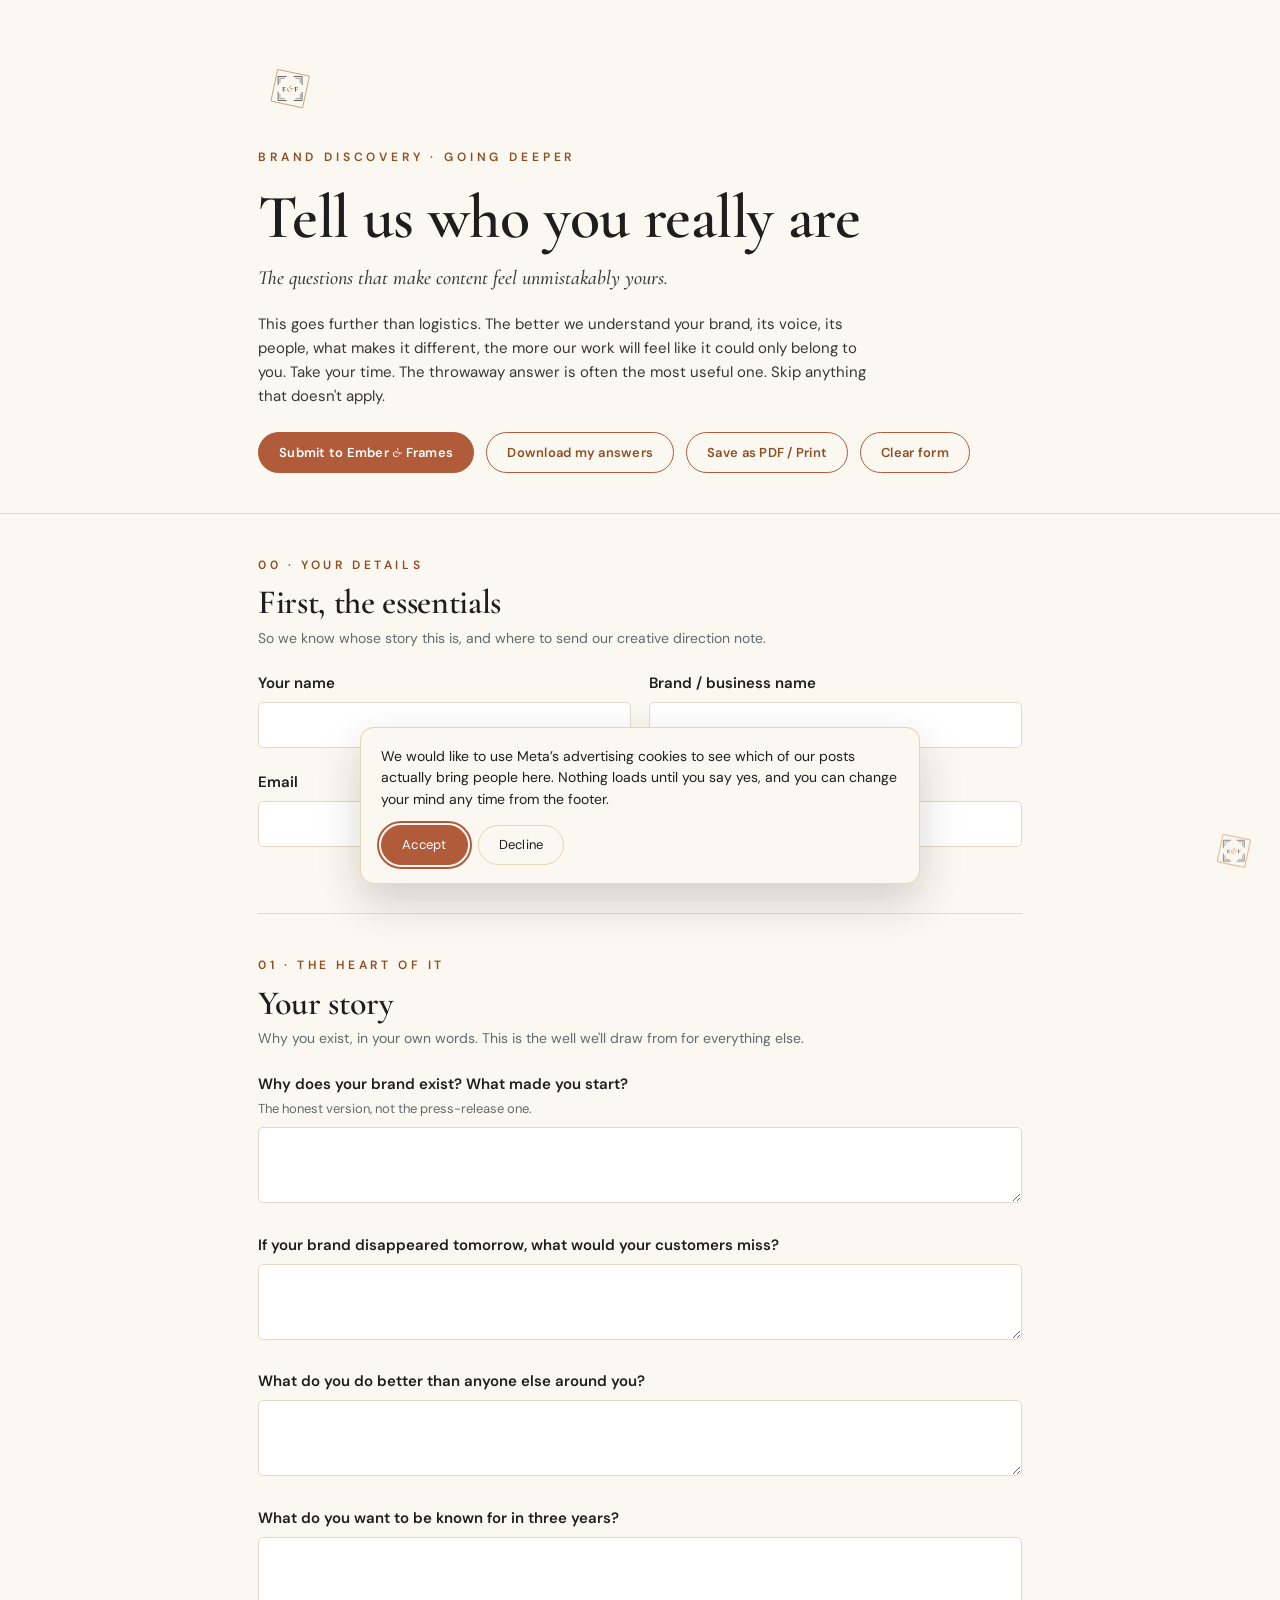
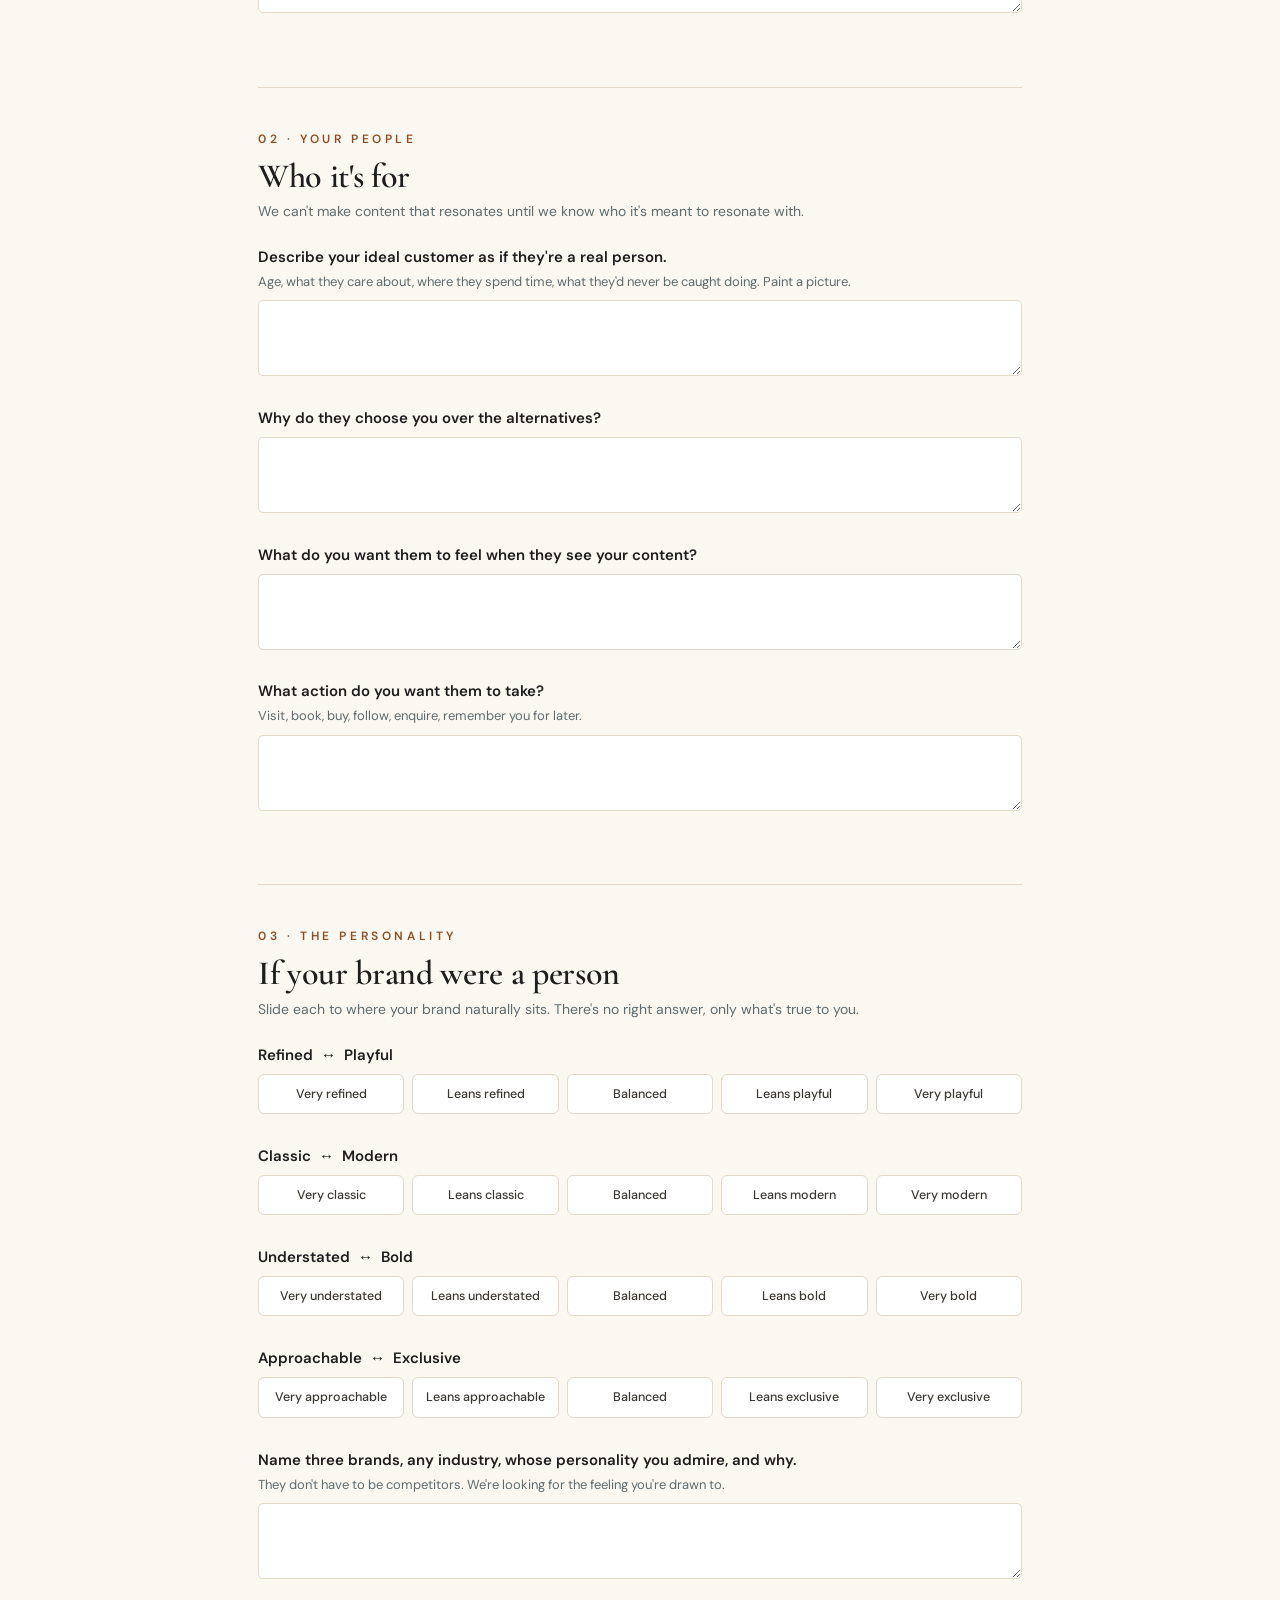
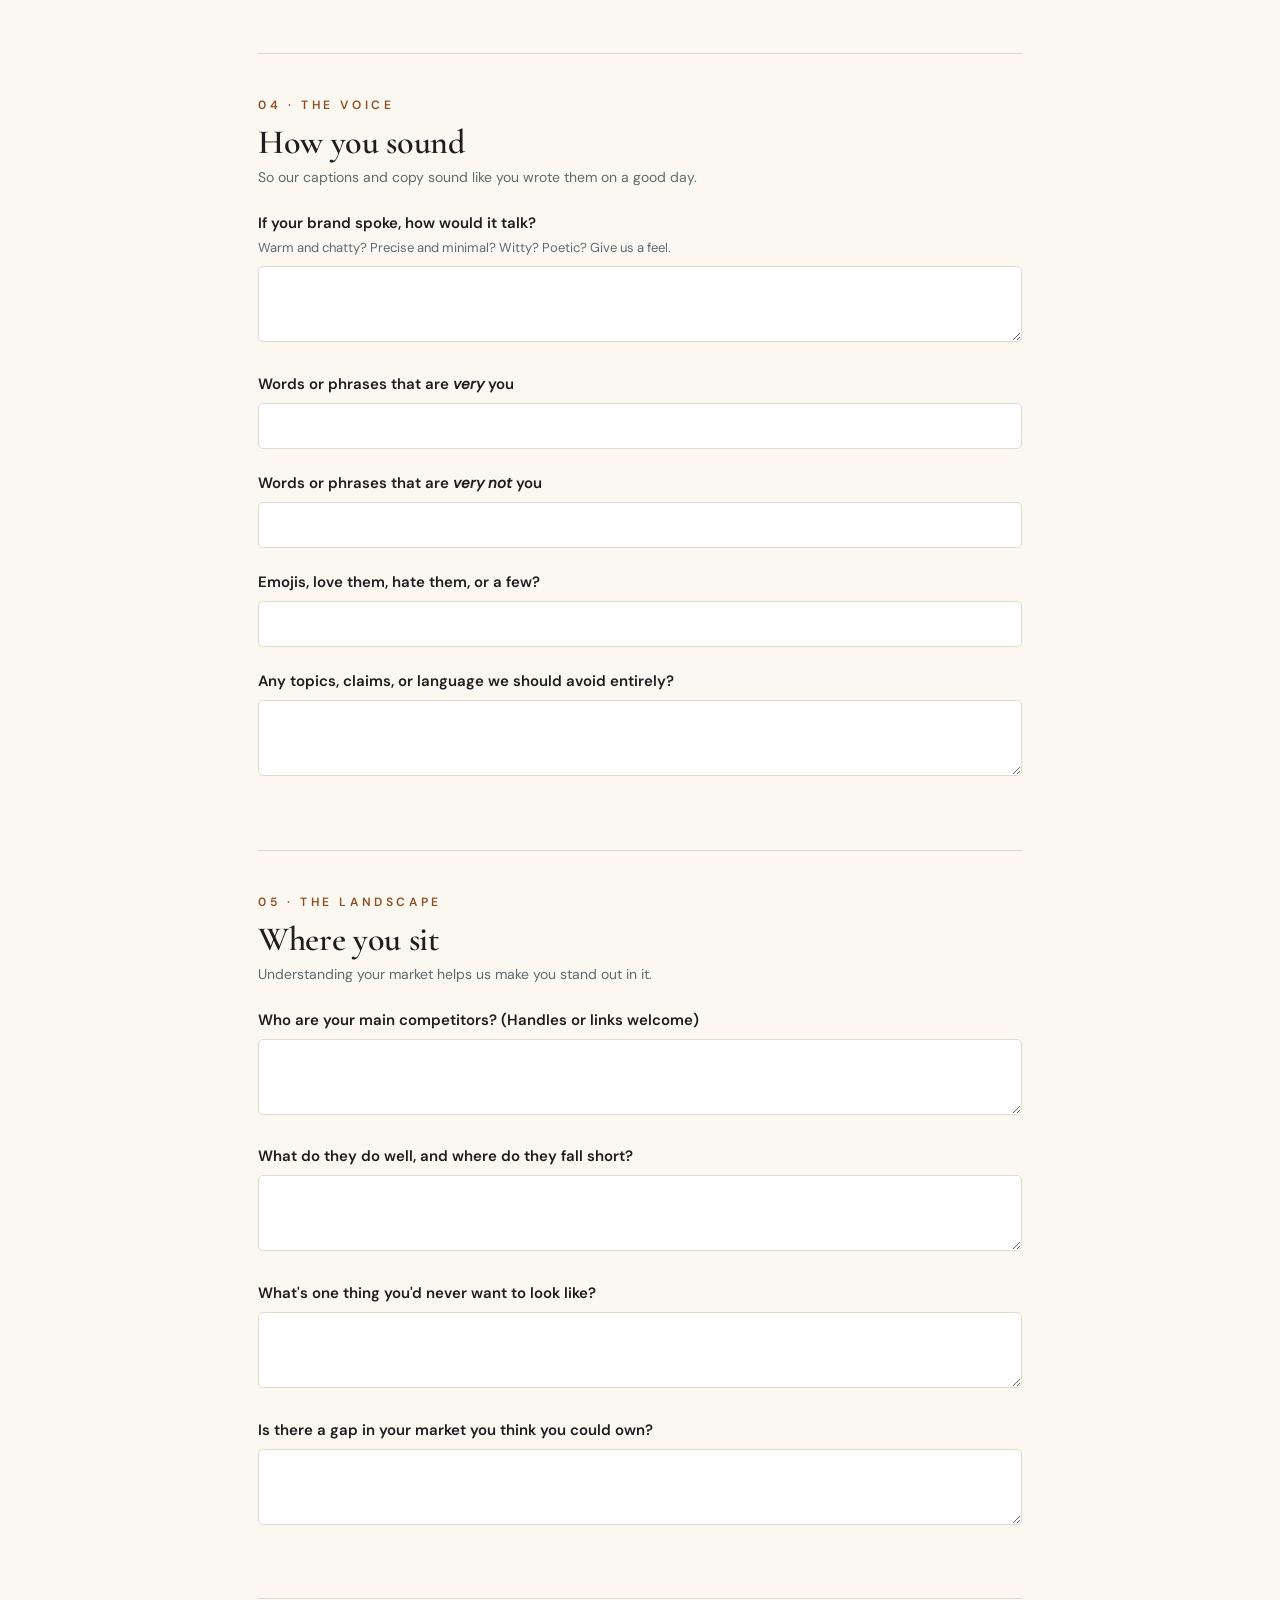
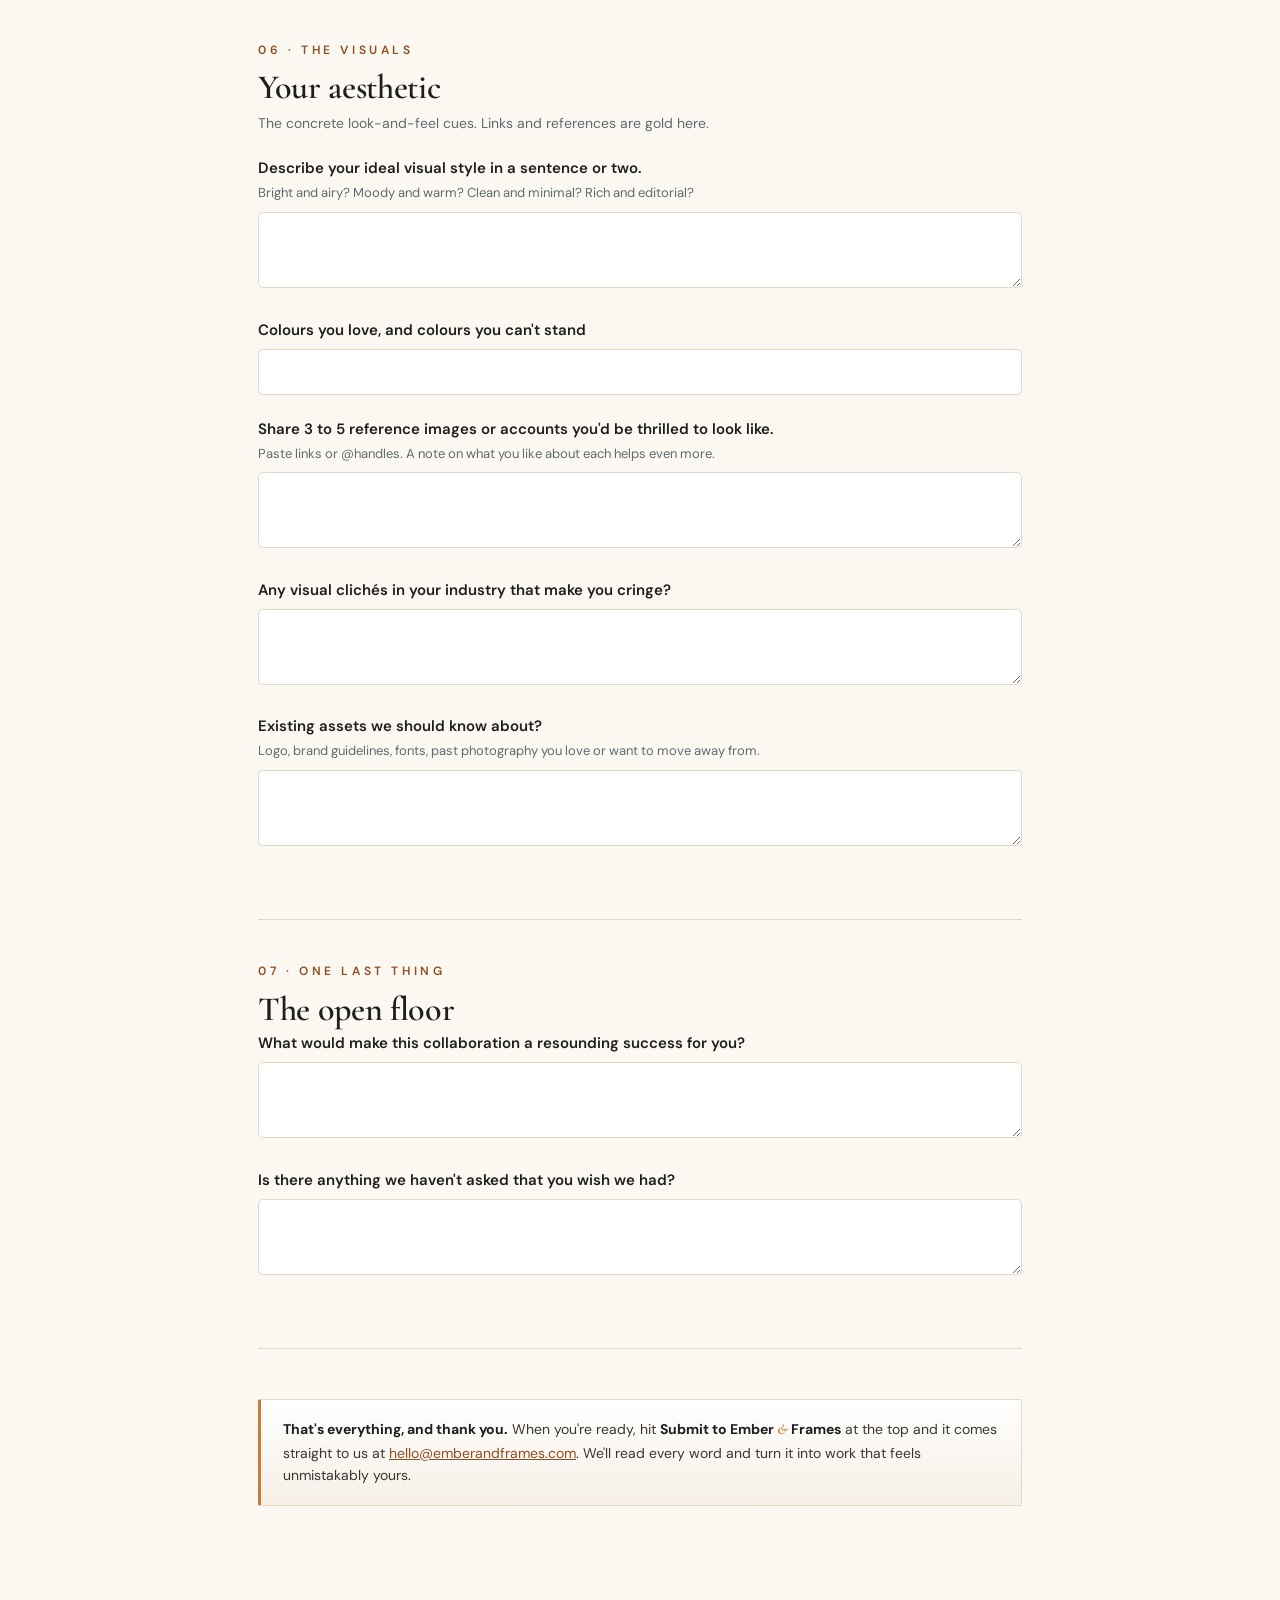
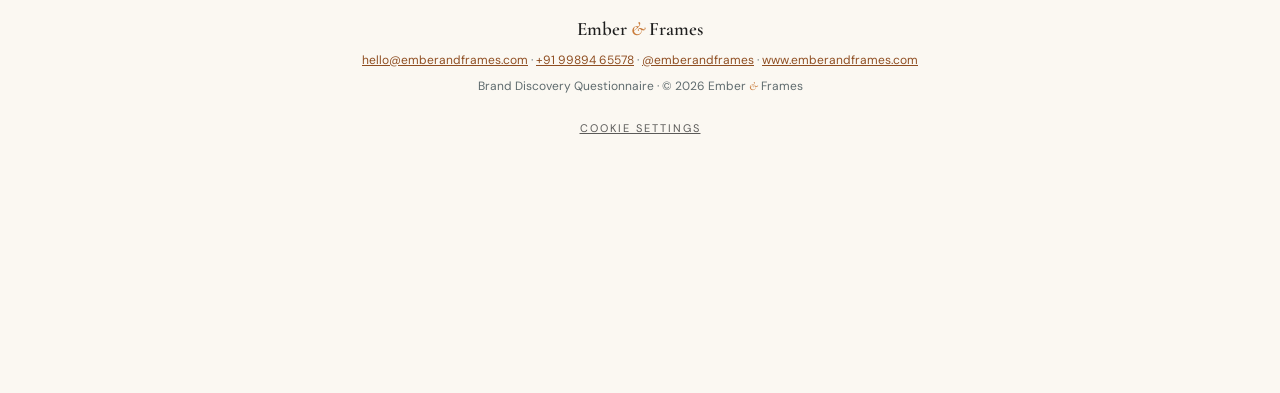
==== commit a244c283: "Update 02/09" ====
--- a/forms/discovery/index.html
+++ b/forms/discovery/index.html
@@ -2,7 +2,7 @@
 <html lang="en">
 <head>
 <meta charset="UTF-8">
-<meta http-equiv="Content-Security-Policy" content="default-src 'self'; base-uri 'self'; object-src 'none'; script-src 'self' https://connect.facebook.net; style-src 'self' 'unsafe-inline'; font-src 'self' data:; img-src 'self' data: https://www.facebook.com; media-src 'none'; connect-src 'self' https://script.google.com https://www.facebook.com; form-action 'self'; upgrade-insecure-requests">
+<meta http-equiv="Content-Security-Policy" content="default-src 'self'; base-uri 'self'; object-src 'none'; script-src 'self' https://connect.facebook.net; style-src 'self' 'unsafe-inline'; font-src 'self' data:; img-src 'self' data: https://www.facebook.com; media-src 'none'; connect-src 'self' https://script.google.com https://script.googleusercontent.com https://www.facebook.com; form-action 'self'; upgrade-insecure-requests">
 <meta name="robots" content="noindex, nofollow">
 <meta name="referrer" content="strict-origin-when-cross-origin">
 <link rel="icon" type="image/svg+xml" href="/favicon.svg">
@@ -10,23 +10,23 @@
 <meta name="viewport" content="width=device-width, initial-scale=1.0">
 <title>Ember &amp; Frames · Brand Discovery Questionnaire</title>
 <style>
-:root{--ember:#C97B3A;--charcoal:#1E1E1E;--parchment:#F5EFE6;--terracotta:#B05C3A;--slate:#7D8A8F;--light-ember:#D49A5E;--paper:#FBF8F2;--ink-soft:#3A3632;--line:#E3D9C9;--display:'Cormorant Garamond',serif;--body:'DM Sans',sans-serif}
+:root{--ember:#C97B3A;--label-ink:#8F4E22;--charcoal:#1E1E1E;--parchment:#F5EFE6;--terracotta:#B05C3A;--slate:#5F6B6E;--light-ember:#D49A5E;--paper:#FBF8F2;--ink-soft:#3A3632;--line:#E3D9C9;--display:'Cormorant Garamond',serif;--body:'DM Sans',sans-serif}
 *{box-sizing:border-box;margin:0;padding:0}
 body{font-family:var(--body);color:var(--charcoal);background:var(--paper);line-height:1.6;-webkit-font-smoothing:antialiased}
 .wrap{max-width:820px;margin:0 auto;padding:0 28px}
 .cover{padding:60px 0 40px;border-bottom:1px solid var(--line)}
-.eyebrow{font-size:12px;letter-spacing:.32em;text-transform:uppercase;color:var(--ember);font-weight:600;margin-bottom:20px}
+.eyebrow{font-size:12px;letter-spacing:.32em;text-transform:uppercase;color:var(--label-ink);font-weight:600;margin-bottom:20px}
 .cover h1{font-family:var(--display);font-weight:600;font-size:clamp(36px,6.5vw,62px);line-height:1;letter-spacing:-.01em}
 .cover h1 .amp{font-style:italic;color:var(--ember)}
 .cover .sub{font-family:var(--display);font-style:italic;font-size:20px;color:var(--ink-soft);margin-top:13px}
 .cover .intro{font-size:15px;color:var(--ink-soft);max-width:610px;margin-top:18px}
 .toolbar{display:flex;gap:12px;margin-top:24px;flex-wrap:wrap}
-.btn{font-family:var(--body);font-size:13px;font-weight:600;letter-spacing:.02em;padding:11px 20px;border-radius:30px;border:1.5px solid var(--ember);background:var(--ember);color:#fff;cursor:pointer;transition:all .15s}
-.btn.ghost{background:transparent;color:var(--ember)}
-.btn:hover{background:var(--terracotta);border-color:var(--terracotta);color:#fff}
-.btn.ghost:hover{background:var(--parchment);color:var(--terracotta)}
+.btn{font-family:var(--body);font-size:13px;font-weight:600;letter-spacing:.02em;padding:11px 20px;border-radius:30px;border:1.5px solid var(--terracotta);background:var(--terracotta);color:#fff;cursor:pointer;transition:all .15s}
+.btn.ghost{background:transparent;color:var(--label-ink)}
+.btn:hover{background:var(--label-ink);border-color:var(--label-ink);color:#fff}
+.btn.ghost:hover{background:var(--parchment);color:var(--label-ink)}
 section{padding:42px 0;border-bottom:1px solid var(--line)}
-.snum{font-size:12px;letter-spacing:.3em;color:var(--ember);font-weight:600;text-transform:uppercase;display:block;margin-bottom:10px}
+.snum{font-size:12px;letter-spacing:.3em;color:var(--label-ink);font-weight:600;text-transform:uppercase;display:block;margin-bottom:10px}
 h2{font-family:var(--display);font-weight:600;font-size:clamp(25px,4vw,34px);line-height:1.05;margin-bottom:6px;letter-spacing:-.01em}
 .sdesc{font-size:14px;color:var(--slate);margin-bottom:24px;max-width:640px}
 .q{margin-bottom:24px}
@@ -48,7 +48,7 @@
 footer .mk{font-family:var(--display);font-size:19px;font-weight:600}
 footer .mk .amp{font-style:italic;color:var(--ember)}
 footer p{font-size:12px;color:var(--slate);margin-top:7px}
-@media print{.toolbar{display:none}body{background:#fff}section{page-break-inside:avoid}textarea,input{border:1px solid #ccc}}
+@media print{.toolbar{display:none}section{page-break-inside:avoid}textarea,input{border:1px solid #ccc}}
 
 /* --- brand watermark --- */
 .ef-watermark{position:fixed;bottom:22px;right:22px;width:52px;height:52px;opacity:.85;z-index:40;pointer-events:none;filter:drop-shadow(0 2px 6px rgba(30,30,30,.10))}
@@ -221,7 +221,7 @@
 <div class="hint">Bright and airy? Moody and warm? Clean and minimal? Rich and editorial?</div>
 <textarea name="style"></textarea></div>
 <div class="q"><label>Colours you love, and colours you can't stand</label><input type="text" name="colours"></div>
-<div class="q"><label>Share 3–5 reference images or accounts you'd be thrilled to look like.</label>
+<div class="q"><label>Share 3 to 5 reference images or accounts you'd be thrilled to look like.</label>
 <div class="hint">Paste links or @handles. A note on what you like about each helps even more.</div>
 <textarea name="visual_refs"></textarea></div>
 <div class="q"><label>Any visual clichés in your industry that make you cringe?</label>
@@ -241,7 +241,7 @@
 </section>
 
 <section style="border-bottom:none">
-<div class="callout"><p><strong>That's everything, and thank you.</strong> When you're ready, hit <strong>Submit to Ember <span class="amp">&amp;</span> Frames</strong> at the top and it comes straight to us at <a href="mailto:hello@emberandframes.com" style="color:var(--ember)">hello@emberandframes.com</a>. We'll read every word and turn it into work that feels unmistakably yours.</p></div>
+<div class="callout"><p><strong>That's everything, and thank you.</strong> When you're ready, hit <strong>Submit to Ember <span class="amp">&amp;</span> Frames</strong> at the top and it comes straight to us at <a href="mailto:hello@emberandframes.com" style="color:var(--label-ink)">hello@emberandframes.com</a>. We'll read every word and turn it into work that feels unmistakably yours.</p></div>
 </section>
 
 <div aria-hidden="true" style="position:absolute;left:-9999px;width:1px;height:1px;overflow:hidden">
@@ -254,10 +254,11 @@
 
 <footer><div class="wrap">
 <div class="mk">Ember <span class="amp">&amp;</span> Frames</div>
-<p>Brand Discovery Questionnaire · © Ember <span class="amp">&amp;</span> Frames</p>
+<p><a href="mailto:hello@emberandframes.com" style="color:var(--label-ink)">hello@emberandframes.com</a> · <a href="https://wa.me/919989465578" style="color:var(--label-ink)">+91 99894 65578</a> · <a href="https://www.instagram.com/emberandframes/" style="color:var(--label-ink)">@emberandframes</a> · <a href="https://www.emberandframes.com/" style="color:var(--label-ink)">www.emberandframes.com</a></p>
+<p>Brand Discovery Questionnaire · © <span data-year></span> Ember <span class="amp">&amp;</span> Frames</p>
 </div></footer>
 
-<script src="../../assets/js/ef-pixel.js?v=20260820" defer></script>
+<script src="../../assets/js/ef-pixel.js?v=20260902" defer></script>
 <script src="form.js" defer></script>
 </body>
 </html>
